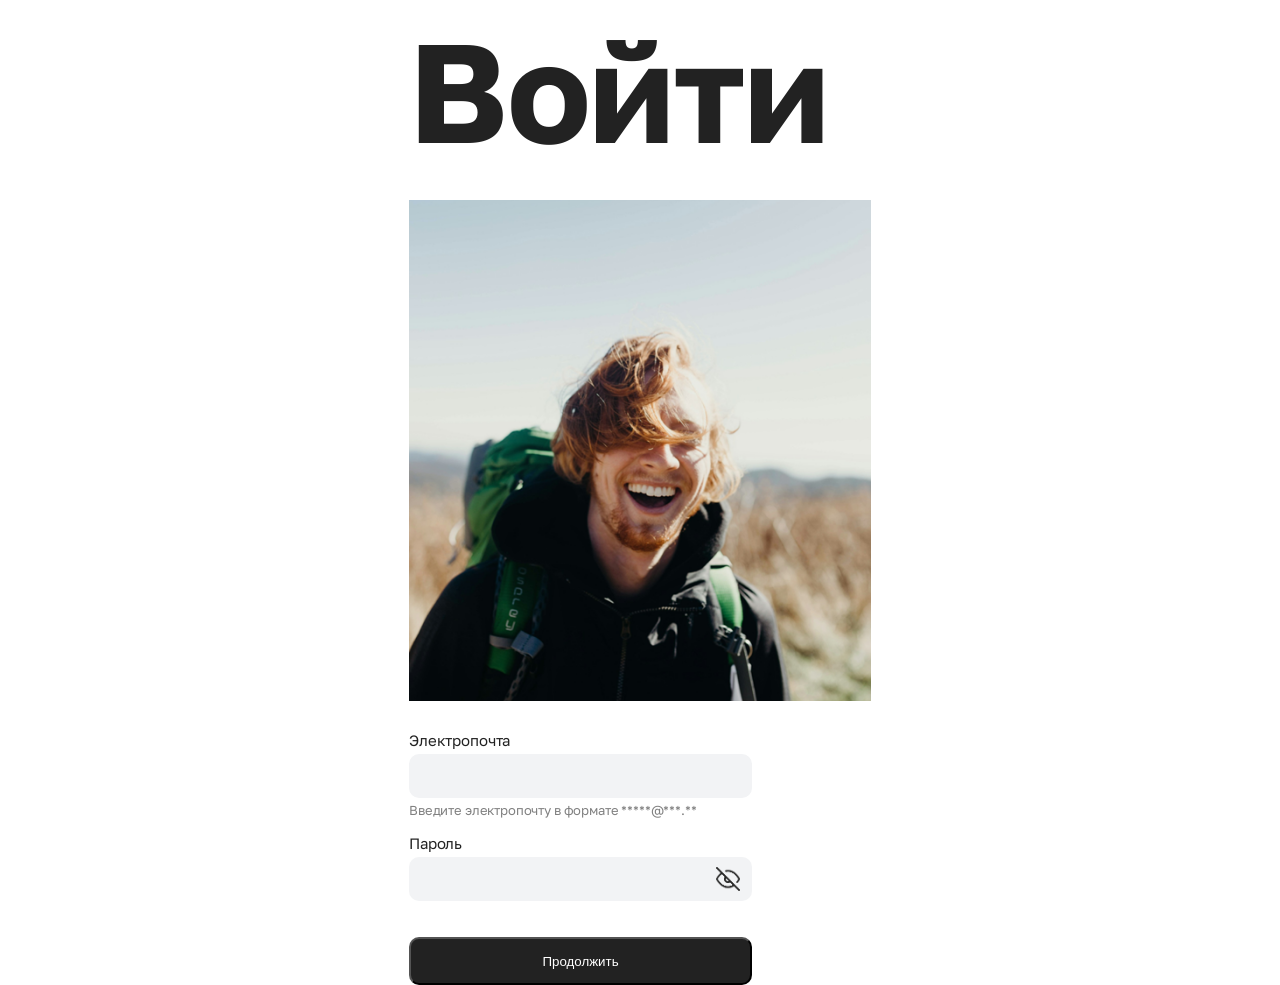
==== login/index.html @ cfe83b57 "Добавлены материалы для Лабораторной работы №2" ====
<!DOCTYPE html>
<html lang="en">
<head>
    <meta charset="UTF-8">
    <meta name="viewport" content="width=device-width, initial-scale=1.0">
    <title>Авторизация</title>
    <link href="style.css" rel="stylesheet">
</head>
<body>
    <main class="auth">
    
        <h1 class="auth__title">Войти</h1>
            
        <div class="auth__content">
                
            <div class="auth__image-wrapper">
                <img src="assets/auth_background.png" class="auth__image" alt="User Image">
            </div>
            
            <form class="auth__form">
                <div class="auth__field">
                    <label class="auth__label" for="email">Электропочта</label>
                    <input type="email" class="auth__input" id="email">
                    <span class="auth__hint">
                        Введите электропочту в формате *****@***.**
                    </span>
                </div>
    
                <div class="auth__field">
                    <label class="auth__label" for="pass">Пароль</label>
                    <input class="auth__input auth__input_type_password" type="password" id="pass">
                </div>
                
                <button type="submit" class="auth__button">Продолжить</button>
            </form>
        </div>
    </main>
</body>
</html>
---- login/style.css ----
@import url('https://fonts.googleapis.com/css2?family=Golos+Text:wght@400..900&display=swap');

* {
    box-sizing: border-box; /* ширина строго по width */
    margin: 0;
    padding: 0;
}

body {
    background-color: #FFFFFF;
    display: block;
    letter-spacing: -0.15px;
    font-family: 'Golos Text';
}

.auth {
    background-color: #FFFFFF;
    width: 462px;
    margin: 0 auto;
}

.auth__title {
    font-size: 140px;
    color: #222222;
    font-weight: 700;
    margin-bottom: 20px;
    line-height: 180px;
    letter-spacing: -1.5px;
}

.auth__image-wrapper {
    width: 462px;
    height: 501px;
    margin-bottom: 30px;
}

.auth__image {
    width: 100%;
    display: block;
}

.auth__label {
    display: block;
    font-size: 15px;
    font-weight: 400;
    margin-bottom: 5px;
    color: #222222;
}

.auth__input {
    width: 343px;
    height: 44px;
    background-color: #f2f3f5;
    border: none;
    border-radius: 10px;
    margin-bottom: 4px;
}

.auth__input_type_password {
    background-image: url('assets/incognito_eye.png');
    background-repeat: no-repeat;
    background-position: right 12px center;
    padding-right: 45px;
    background-size: 24px;
}

.auth__hint {
    display: block;
    font-size: 13px;
    color: #808080;
    margin-bottom: 16px;
}

.auth__button {
    width: 343px;
    height: 48px;
    margin-top: 32px;
    background-color: #222222;
    color: #FFFFFF;
    text-align: center;
    border-radius: 10px;
    font-weight: 500;
    cursor: pointer;
}
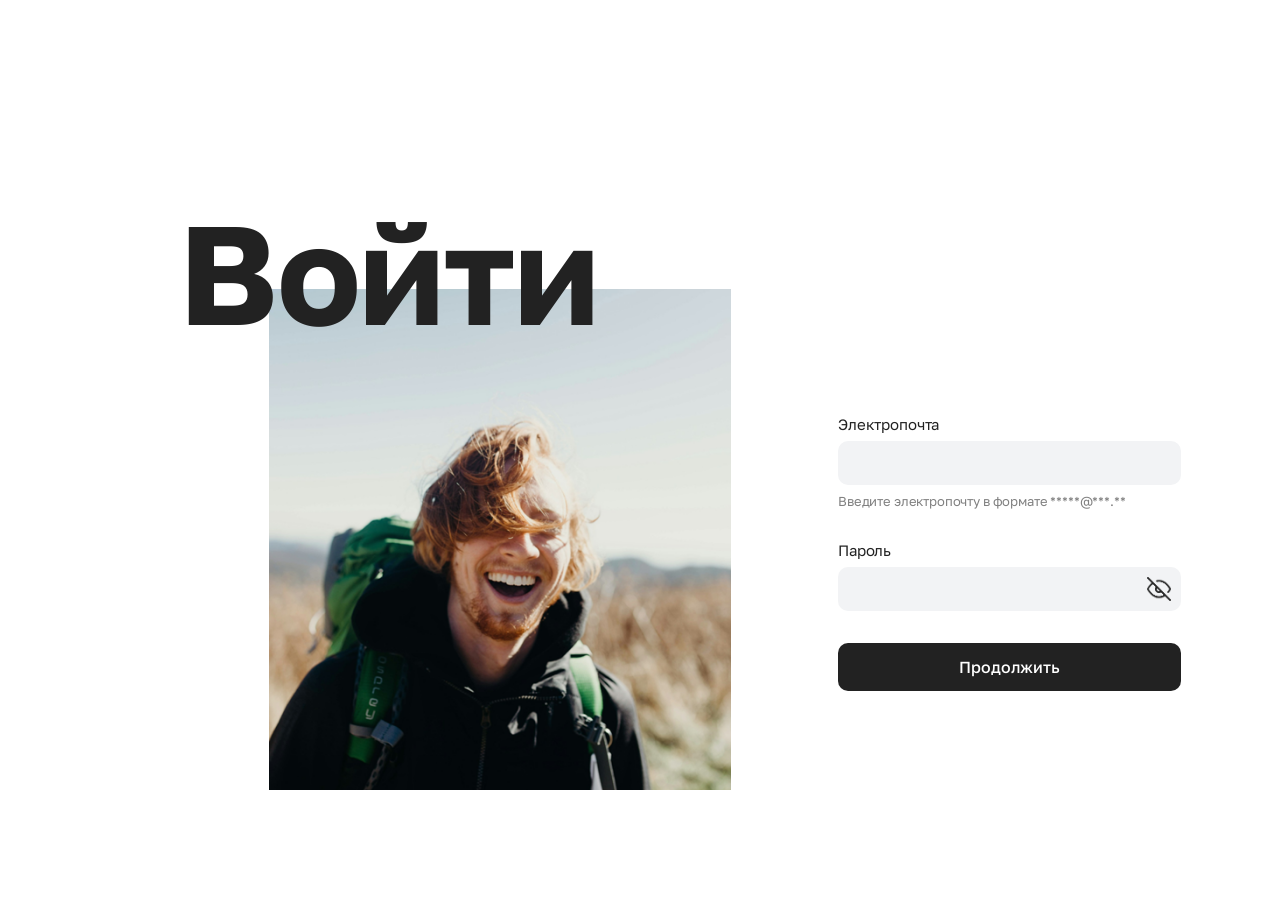
==== commit dfa1fce9: "Lab 6: Изменения стилей страниц Ленты, Профиля и Логинации" ====
--- a/login/index.html
+++ b/login/index.html
@@ -1,5 +1,5 @@
-<!DOCTYPE html>
-<html lang="en">
+﻿<!DOCTYPE html>
+<html lang="ru">
 <head>
     <meta charset="UTF-8">
     <meta name="viewport" content="width=device-width, initial-scale=1.0">
@@ -8,32 +8,29 @@
 </head>
 <body>
     <main class="auth">
-    
-        <h1 class="auth__title">Войти</h1>
-            
+        <div class="auth__header">
+            <h1 class="auth__title">Войти</h1>
+            <div class="auth__image-wrapper">
+                <img src="assets/auth_background.png" class="auth__image" alt="Портрет пользователя">
+            </div>
+        </div>
+
         <div class="auth__content">
-                
-            <div class="auth__image-wrapper">
-                <img src="assets/auth_background.png" class="auth__image" alt="User Image">
-            </div>
-            
-            <form class="auth__form">
+            <form class="auth__form" action="#" method="post">
                 <div class="auth__field">
                     <label class="auth__label" for="email">Электропочта</label>
                     <input type="email" class="auth__input" id="email">
-                    <span class="auth__hint">
-                        Введите электропочту в формате *****@***.**
-                    </span>
+                    <span class="auth__hint">Введите электропочту в формате *****@***.**</span>
                 </div>
-    
+
                 <div class="auth__field">
                     <label class="auth__label" for="pass">Пароль</label>
                     <input class="auth__input auth__input_type_password" type="password" id="pass">
                 </div>
-                
+
                 <button type="submit" class="auth__button">Продолжить</button>
             </form>
         </div>
     </main>
 </body>
-</html>+</html>
--- a/login/style.css
+++ b/login/style.css
@@ -1,84 +1,121 @@
-@import url('https://fonts.googleapis.com/css2?family=Golos+Text:wght@400..900&display=swap');
+﻿@import url('https://fonts.googleapis.com/css2?family=Golos+Text:wght@400..900&display=swap');
 
 * {
-    box-sizing: border-box; /* ширина строго по width */
     margin: 0;
     padding: 0;
+    box-sizing: border-box;
 }
 
 body {
+    min-height: 100vh;
     background-color: #FFFFFF;
-    display: block;
+    font-family: 'Golos Text', sans-serif;
     letter-spacing: -0.15px;
-    font-family: 'Golos Text';
+    color: #222222;
 }
 
 .auth {
-    background-color: #FFFFFF;
-    width: 462px;
-    margin: 0 auto;
+    position: relative;
+    min-height: 100vh;
+}
+
+.auth__header {
+    position: static;
 }
 
 .auth__title {
+    position: absolute;
+    top: 182px;
+    left: 179px;
+    width: 385px;
+    height: 180px;
+    z-index: 1;
     font-size: 140px;
+    line-height: 180px;
     color: #222222;
     font-weight: 700;
-    margin-bottom: 20px;
-    line-height: 180px;
     letter-spacing: -1.5px;
 }
 
 .auth__image-wrapper {
+    position: absolute;
+    top: 289px;
+    left: 269px;
     width: 462px;
     height: 501px;
-    margin-bottom: 30px;
 }
 
 .auth__image {
     width: 100%;
+    height: 100%;
     display: block;
+    object-fit: cover;
+}
+
+.auth__content {
+    position: absolute;
+    top: 415px;
+    left: 838px;
+    width: 343px;
+}
+
+.auth__form {
+    display: flex;
+    flex-direction: column;
+    gap: 32px;
+}
+
+.auth__field {
+    display: flex;
+    flex-direction: column;
+    gap: 8px;
 }
 
 .auth__label {
     display: block;
     font-size: 15px;
+    line-height: 18px;
     font-weight: 400;
-    margin-bottom: 5px;
     color: #222222;
 }
 
 .auth__input {
-    width: 343px;
+    width: 100%;
     height: 44px;
-    background-color: #f2f3f5;
-    border: none;
+    padding: 0 14px;
+    border: 0;
     border-radius: 10px;
-    margin-bottom: 4px;
+    background-color: #F2F3F5;
+    font: inherit;
+    color: #222222;
+    outline: none;
 }
 
 .auth__input_type_password {
+    padding-right: 48px;
     background-image: url('assets/incognito_eye.png');
     background-repeat: no-repeat;
-    background-position: right 12px center;
-    padding-right: 45px;
-    background-size: 24px;
+    background-position: right 10px center;
+    background-size: 24px 24px;
 }
 
 .auth__hint {
     display: block;
     font-size: 13px;
+    line-height: 16px;
     color: #808080;
-    margin-bottom: 16px;
 }
 
 .auth__button {
-    width: 343px;
+    width: 100%;
     height: 48px;
-    margin-top: 32px;
+    margin-top: 0;
+    border: 0;
+    border-radius: 10px;
     background-color: #222222;
     color: #FFFFFF;
-    text-align: center;
-    border-radius: 10px;
+    font: inherit;
+    font-size: 16px;
     font-weight: 500;
     cursor: pointer;
-}+}
